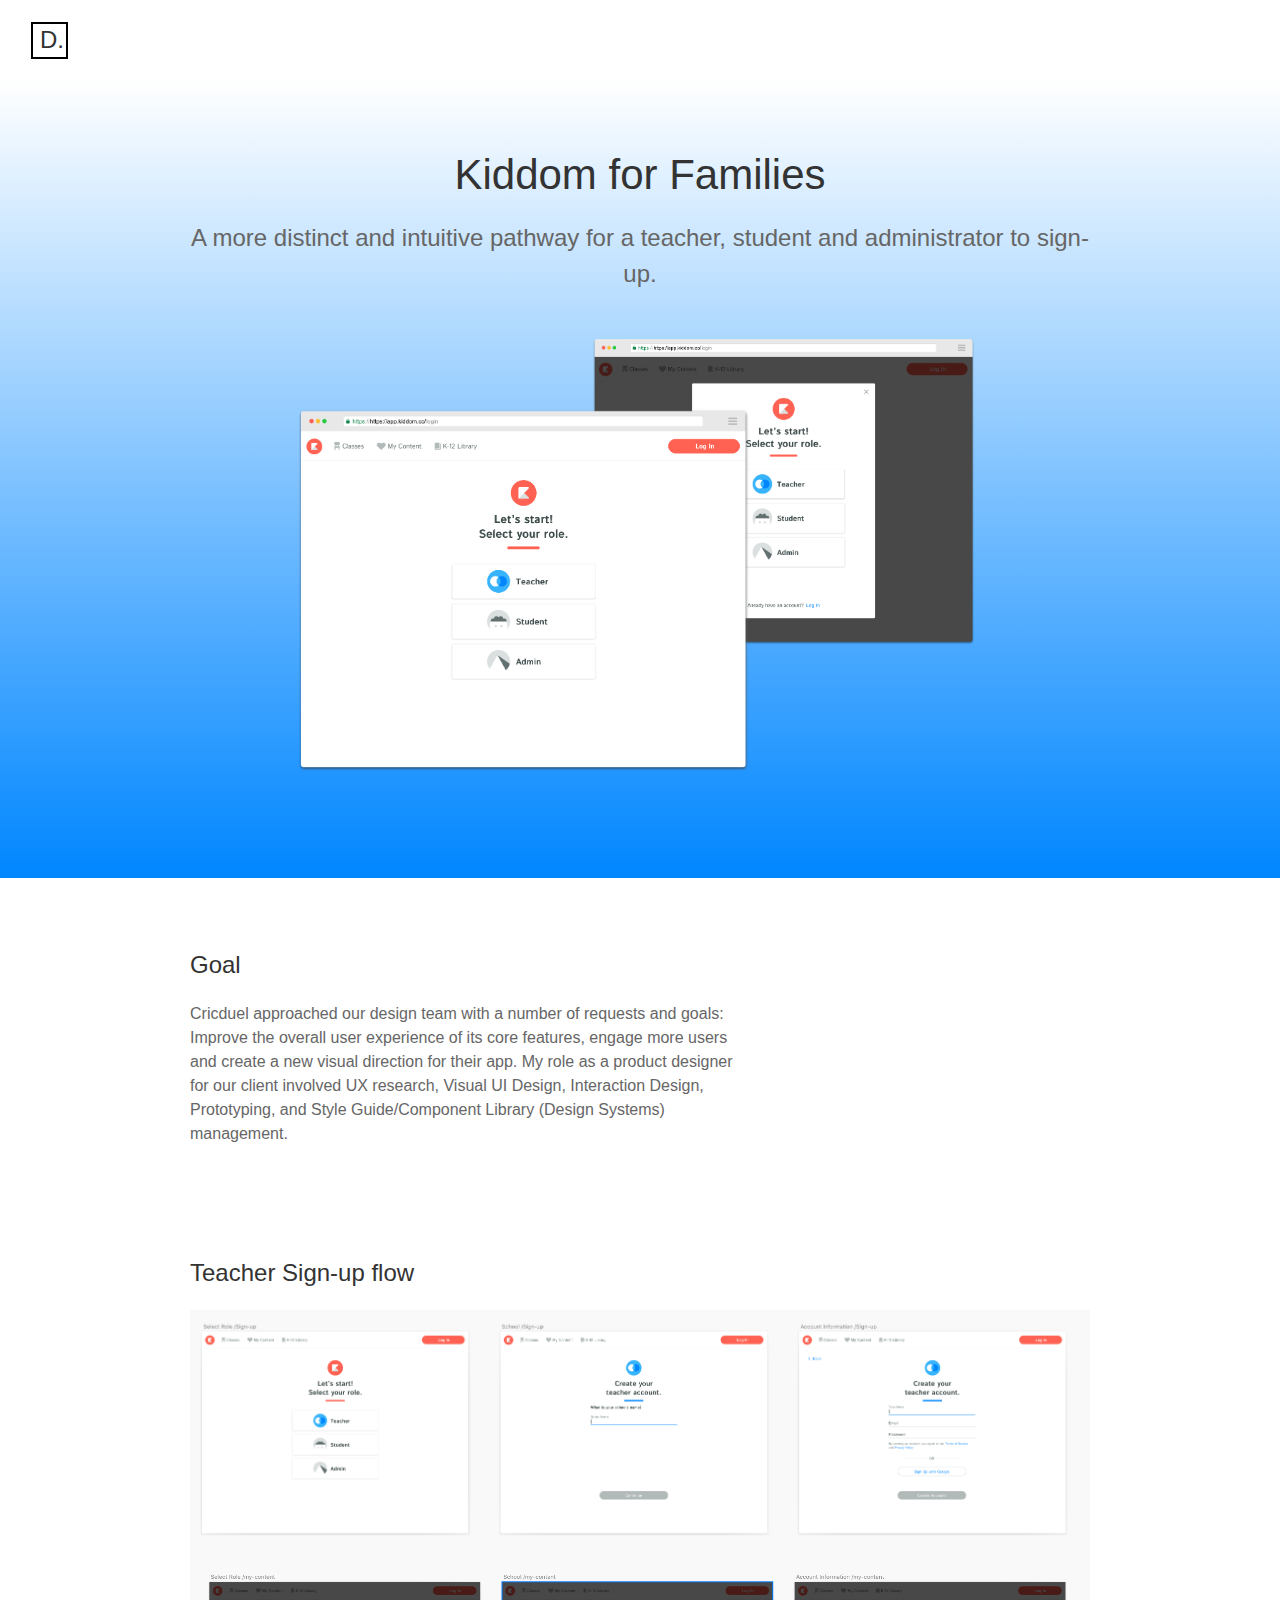
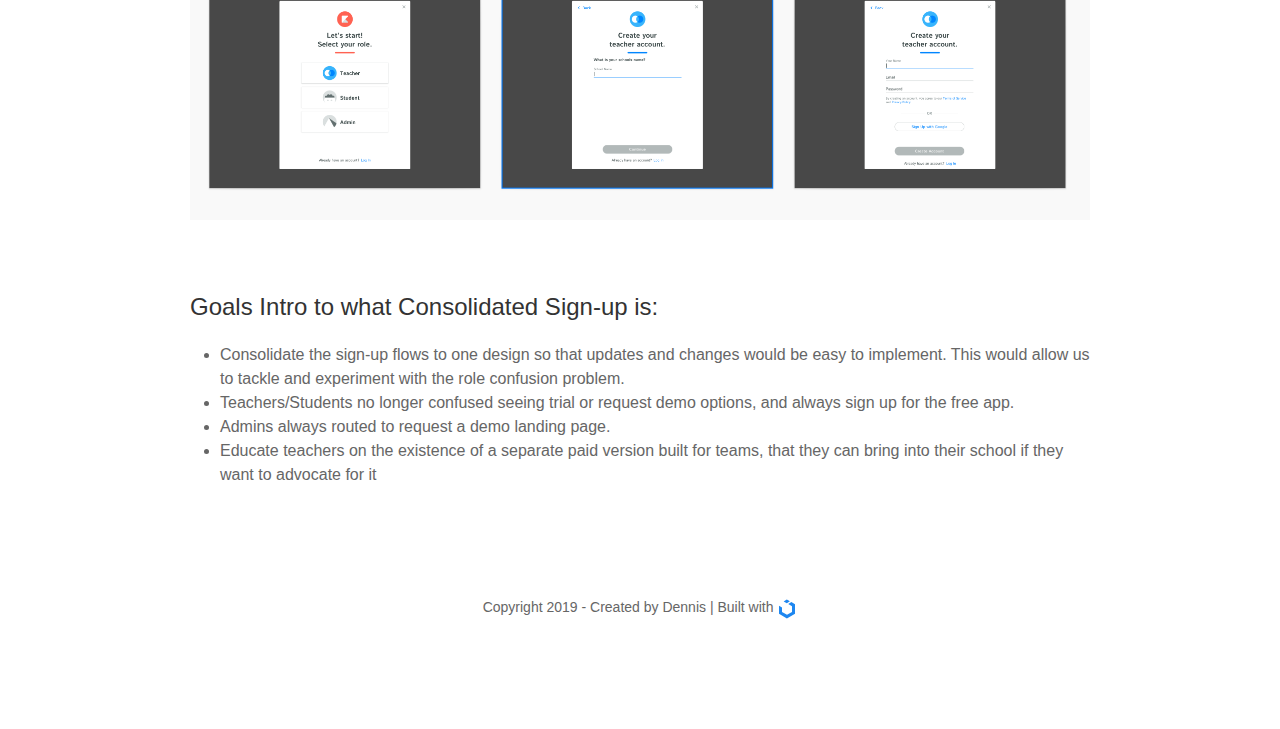
==== cricduel.html @ cb0c8d25 "add sign-up page and css fixes" ====
<!DOCTYPE html>
<html>
<head>
<meta name="viewport" content="width=device-width, initial-scale=1.0">

<!--js-->
<script src="js/main.js"></script>
<!--css-->
<link rel="stylesheet" type="text/css" href="css/main.css">
<link rel="stylesheet" type="text/css" href="css/custom.css">
<style>
  .section-1{
    height: 450px;
  }
  #dc-color{
    /* background-color: #FFE88B; */
    background-image: linear-gradient(white, #0086FF);
  }
  .problem-sec{
    background-color: #064781;
    color: white;
  }
  .problem-sec li{
    font-size: 1.5rem;
    line-height: 1.95;
  }
  .annotate-box{
    width: 40px;
    height: 40px;
    border-radius: 4px;
    font-size: 22px;
    color: white;
  }
  ol.annotate-me {
  	list-style: none;
    counter-reset: my-awesome-counter;
  }
  ol.annotate-me li {
    counter-increment: my-awesome-counter;
    margin: 0 0 2rem 0;
    position: relative;
    padding-left: 1em;
  }
  ol.annotate-me li::before {
    content: counter(my-awesome-counter) " ";
    font-size: 1.5rem;
    position: absolute;
    color: white;
    --size: 32px;
    left: calc(-1 * var(--size) - 10px);
    line-height: var(--size);
    width: var(--size);
    height: var(--size);
    top: 0;
    font-weight: 300;
    border-radius: 4px;
    text-align: center;
    padding: 2px 1px 2px 2px;
  }
  ol.annotate-me li:nth-child(1)::before{
    background-color: rgb(135, 115, 255);
  }
  ol.annotate-me li:nth-child(2)::before{
    background-color: rgb(56, 180, 252);
  }
  ol.annotate-me li:nth-child(3)::before{
    background-color: rgb(207, 15, 104);
  }
  .annotate-me li:nth-child(4)::before{
    background-color: rgb(47, 198, 2);
  }

  #my-logo h3{
    pointer-events: none;
    margin-top: 0px;
  }

</style>
</head>
<body>
  <div class="uk-preserve-color">
      <div uk-sticky="animation: uk-animation-slide-top; sel-target: .uk-navbar-container; cls-active: uk-navbar-sticky; cls-inactive: uk-navbar-transparent uk-dark; top: 200">
          <nav class="uk-navbar-container">
              <div class="uk-container uk-container-medium">
                  <div uk-navbar>
                    <div class="uk-navbar-left">
                      <ul class="uk-navbar-nav">
                        <li id="my-logo">
                          <a href="./index.html">
                            <svg uk-parallax="stroke: 100%; viewport: .05;" width="60" height="60" style="position: absolute; stroke-dasharray: 0; stroke-dashoffset: 0;">
                            <rect width="35" height="35" x="10" y="13" style="fill:rgb(0,0,0,0);stroke-width:2;stroke:rgb(0,0,0); z-index: -1; pointer-events: none;"></rect>
                            </svg>
                            <h3 class="uk-margin-remove-bottom">D.</h3>
                          </a>
                        </li>
                      </ul>
                    </div>
                  </div>
              </div>
          </nav>
      </div>
  </div>

  <!--header-->
  <a uk-totop uk-scroll uk-parallax="opacity: 0,1; viewport: .05; media: @s;" class="uk-position-fixed uk-position-bottom-right uk-margin-bottom uk-margin-right uk-slidenav-large"></a>

  <div class="uk-section" id="dc-color">
    <div class="uk-container uk-text-center uk-container-small">
        <h1>Kiddom for Families</h1>
        <div class="uk-container">
          <p class="uk-text-large uk-text-light">A more distinct and intuitive pathway for a teacher, student and administrator to sign-up.</p>
        </div>
    </div>
    <div class="uk-container uk-flex">
      <div class="uk-container">
        <img data-src="assets/images/sign-up/sign-up-header.png" width="800" uk-img>
      </div>
    </div>
  </div>
  <div class="uk-section">
      <div class="uk-container uk-container-small">
        <div class="uk-grid uk-grid-stack" uk-grid="">
            <div class="uk-width-2-3@m uk-padding uk-padding-remove-top">
              <h3>Goal</h3>
              <p>Cricduel approached our design team with a number of requests and goals: Improve the overall user experience of its core features, engage more users and create a new visual direction for their app. My role as a product designer for our client involved UX research, Visual UI Design, Interaction Design, Prototyping, and Style Guide/Component Library (Design Systems) management.</p>
            </div>
        </div>
        <div class="uk-container uk-container-small uk-margin-large">
          <h3>Teacher Sign-up flow</h3>
          <div uk-lightbox>
            <a href="assets/images/sign-up/create-account-teacher.png"><img src="assets/images/sign-up/create-account-teacher.png"></a>
          </div>
          <div uk-lightbox>
            <a href="assets/images/sign-up/create-account-teacher-modal.png"><img src="assets/images/sign-up/create-account-teacher-modal.png"></a>
          </div>
        </div>
    </div>
    <div class="uk-section">
      <div class="uk-container uk-container-small">
        <h3>Goals Intro to what Consolidated Sign-up is:</h3>
        <ul>
          <li>Consolidate the sign-up flows to one design so that updates and changes would be easy to implement. This would allow us to tackle and experiment with the role confusion problem. </li>
          <li>Teachers/Students no longer confused seeing trial or request demo options, and always sign up for the free app.</li>
          <li>Admins always routed to request a demo landing page.</li>
          <li>Educate teachers on the existence of a separate paid version built for teams, that they can bring into their school if they want to advocate for it</li>
        </ul>
      </div>
    </div>
  <!--footer-->
  <footer class="uk-section uk-section-small">
  			<div class="uk-container">
  				<p class="uk-text-small uk-text-center">Copyright 2019 - Created by Dennis | Built with <a href="http://getuikit.com" title="" target="_blank" data-uk-tooltip="" aria-expanded="false"><span data-uk-icon="uikit" class="uk-icon"><svg width="20" height="20" viewBox="0 0 20 20" xmlns="http://www.w3.org/2000/svg" data-svg="uikit"><polygon points="14.4,3.1 11.3,5.1 15,7.3 15,12.9 10,15.7 5,12.9 5,8.5 2,6.8 2,14.8 9.9,19.5 18,14.8 18,5.3"></polygon><polygon points="9.8,4.2 6.7,2.4 9.8,0.4 12.9,2.3"></polygon></svg></span></a> </p>
  			</div>
	</footer>
</body>
</html>
---- css/custom.css ----
.box-section{
  min-height: 650px;
  /* background-color: #E0E0E0; */
}

a.scroll {
  position: absolute;
  margin-left: auto;
  margin-right: auto;
  left: 0;
  right: 0;
  height: 50px;
  width: 30px;
  bottom: 12%;
  background-color: transparent;
  border: 2px solid #000;
  border-radius: 20px;
  cursor: pointer;
  outline: none;
}
a.scroll:before {
  position: absolute;
  top: 10px;
  left: 50%;
  content: '';
  width: 6px;
  height: 6px;
  margin-left: -3px;
  background-color: #000;
  border-radius: 100%;
  -webkit-animation: scroll_down_btn-animation 2s infinite;
  animation: scroll_down_btn-animation 2s infinite;
  box-sizing: border-box;
}

@keyframes scroll_down_btn-animation {
  0% {
    transform: translate(0, 0);
    opacity: 0;
  }
  40% {
    opacity: 1;
  }
  80% {
    transform: translate(0, 20px);
    opacity: 0;
  }
  100% {
    opacity: 0;
  }
}

@-webkit-keyframes scroll_down_btn-animation {
  0% {
    -webkit-transform: translate(0, 0);
    transform: translate(0, 0);
    opacity: 0;
  }
  40% {
    opacity: 1;
  }
  80% {
    -webkit-transform: translate(0, 20px);
    transform: translate(0, 20px);
    opacity: 0;
  }
  100% {
    opacity: 0;
  }
}
.profile{
  border-radius: 100px;
  width: 100px;
}
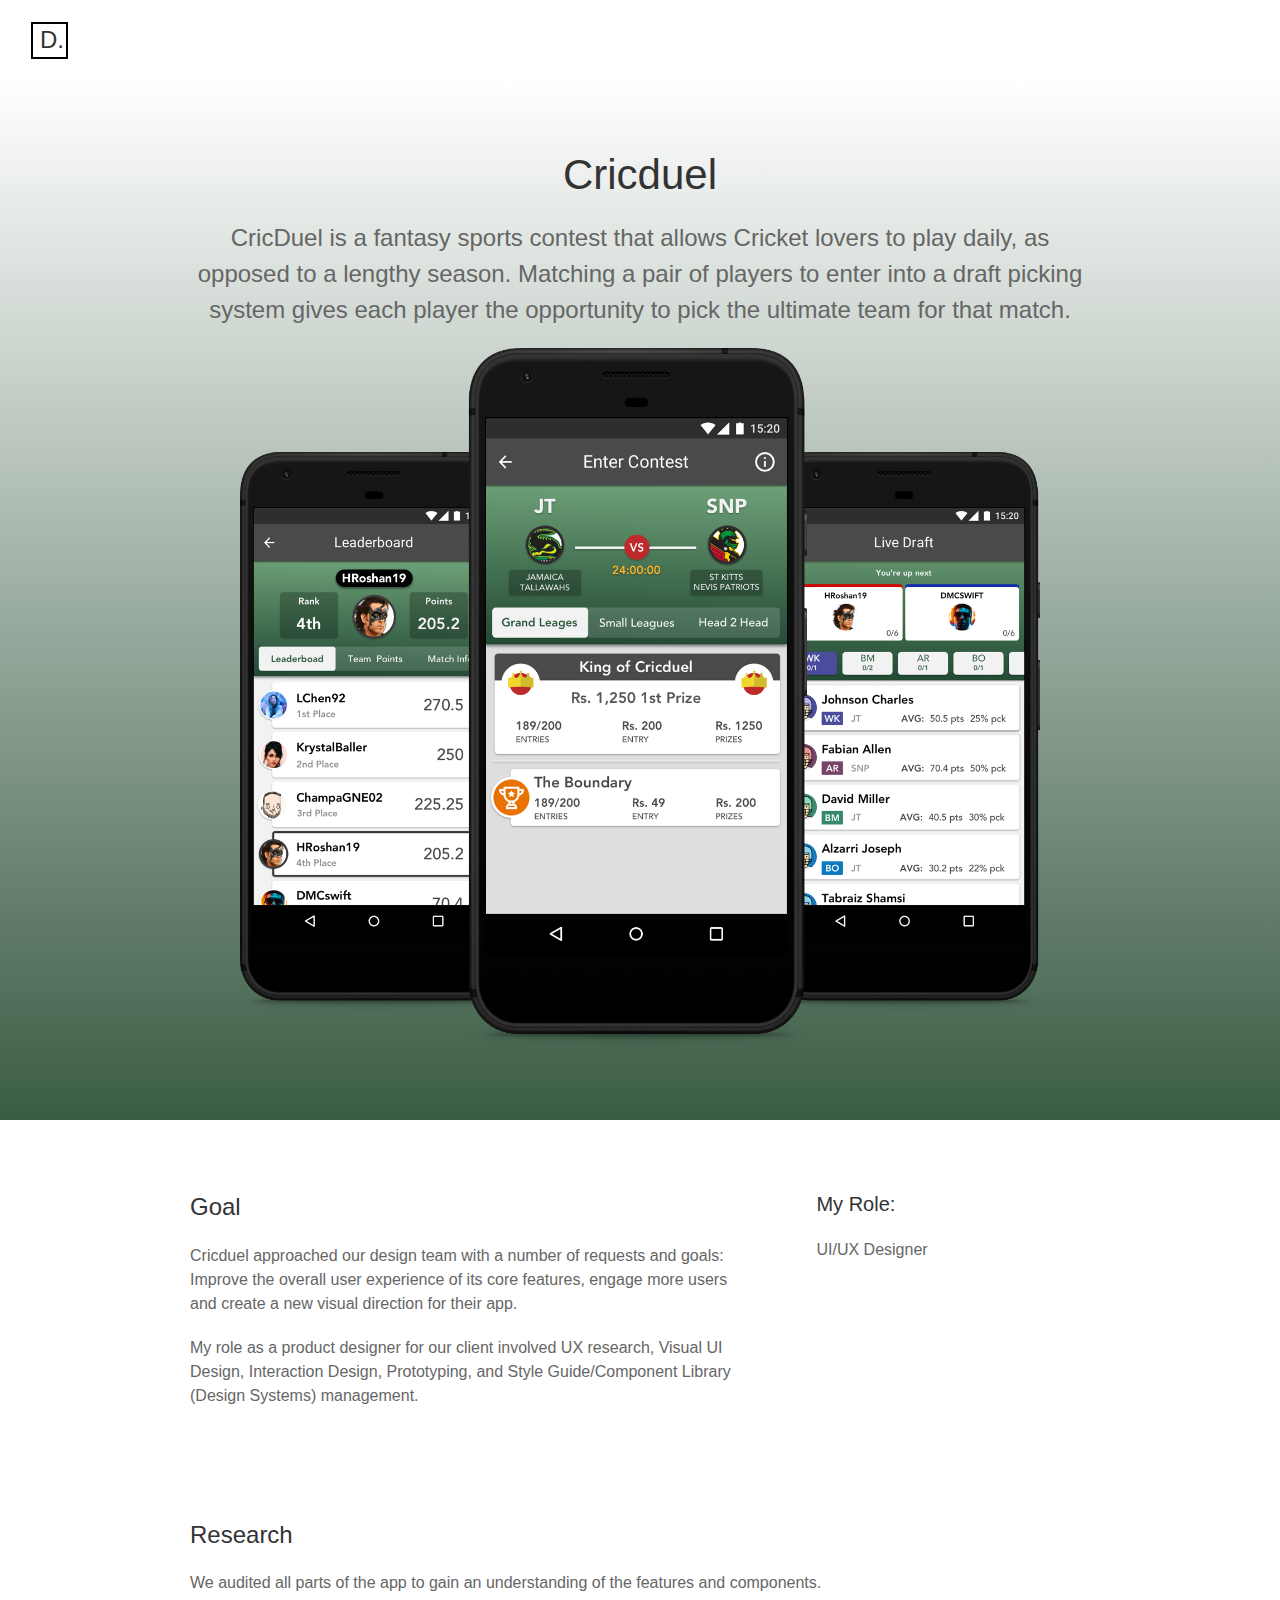
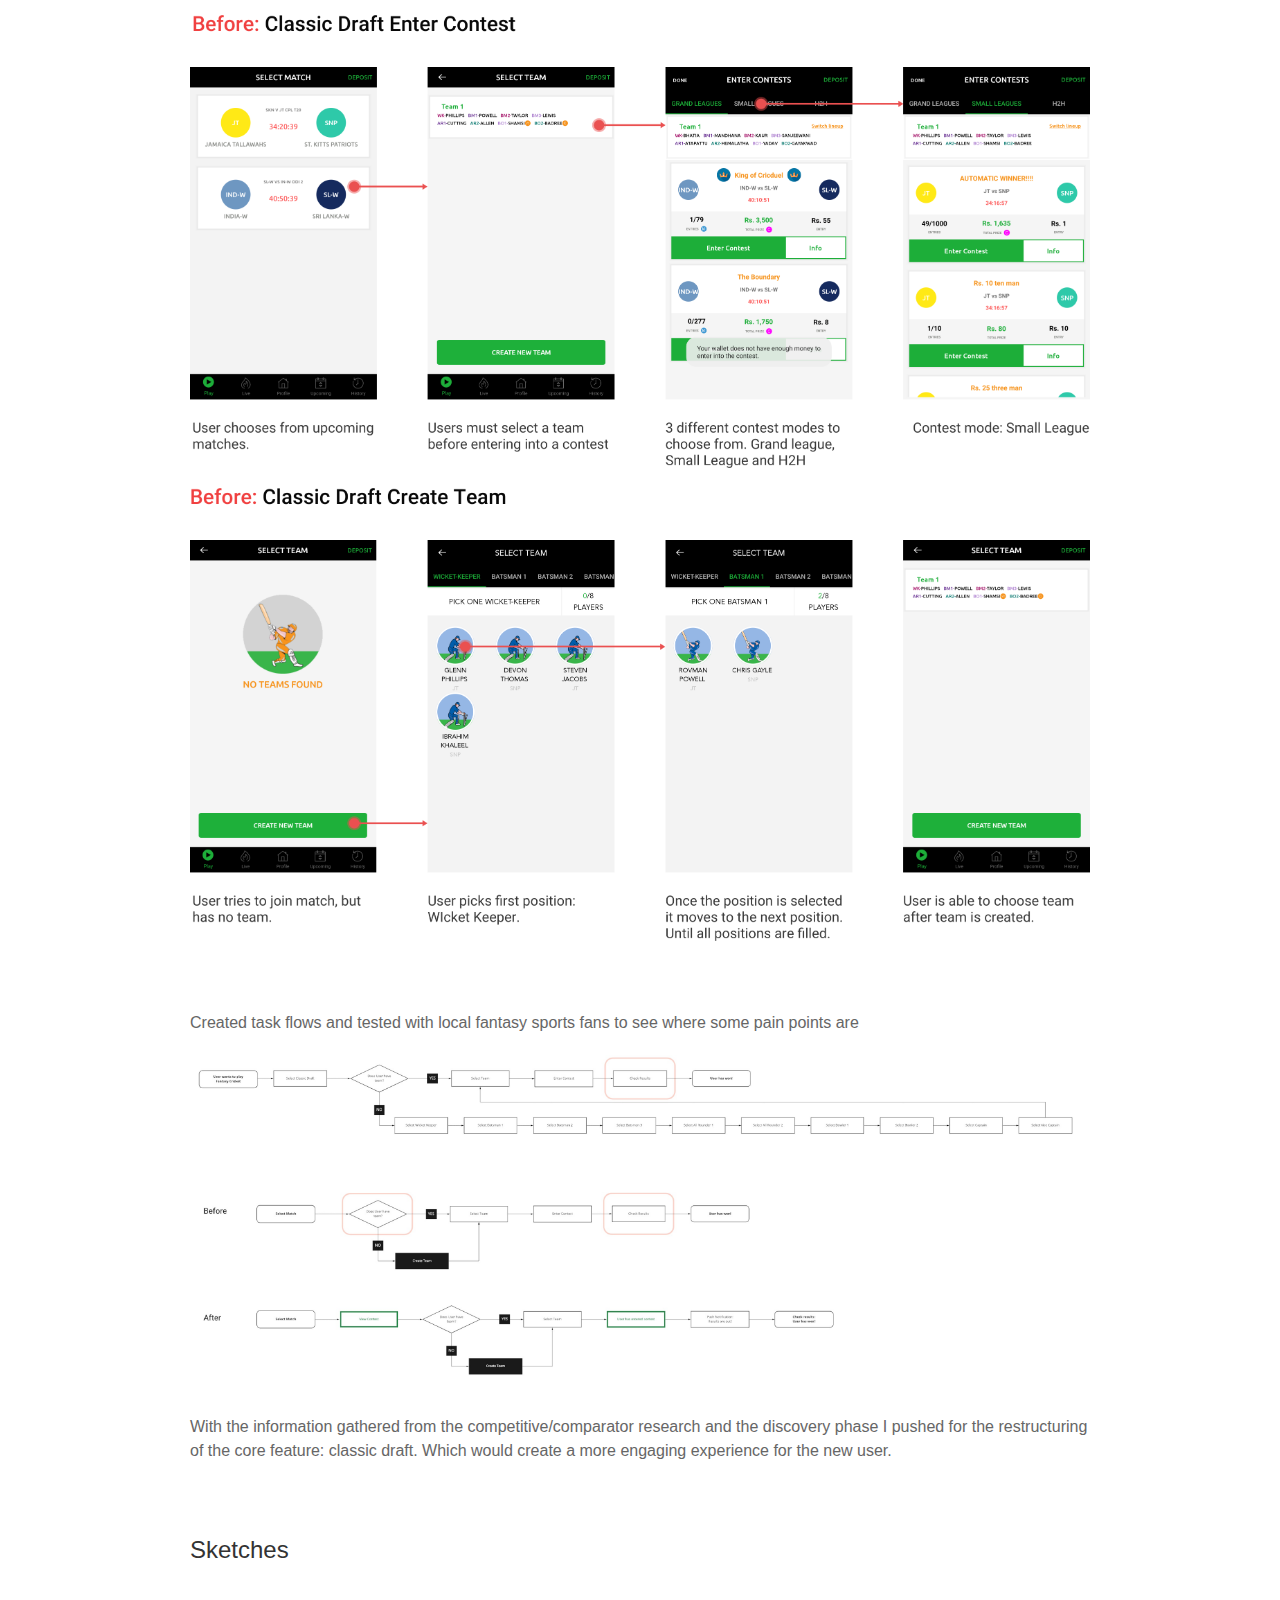
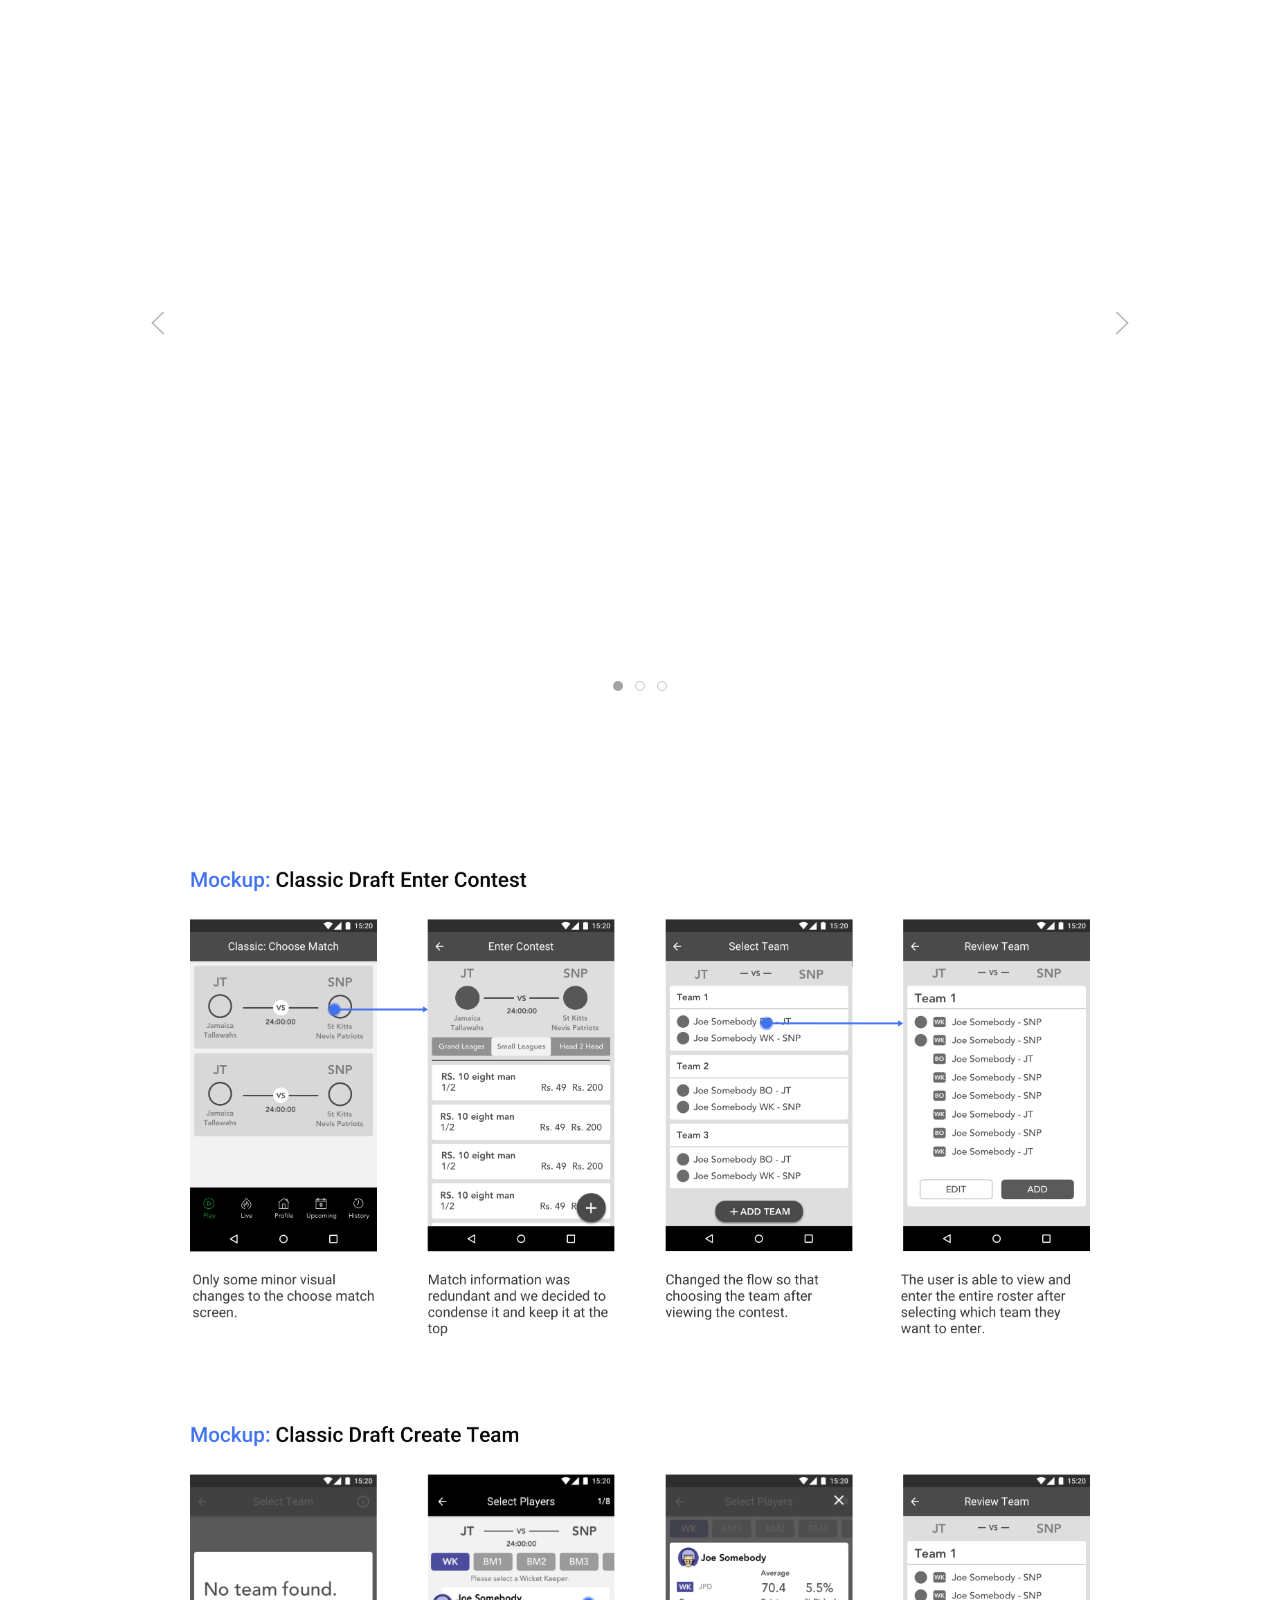
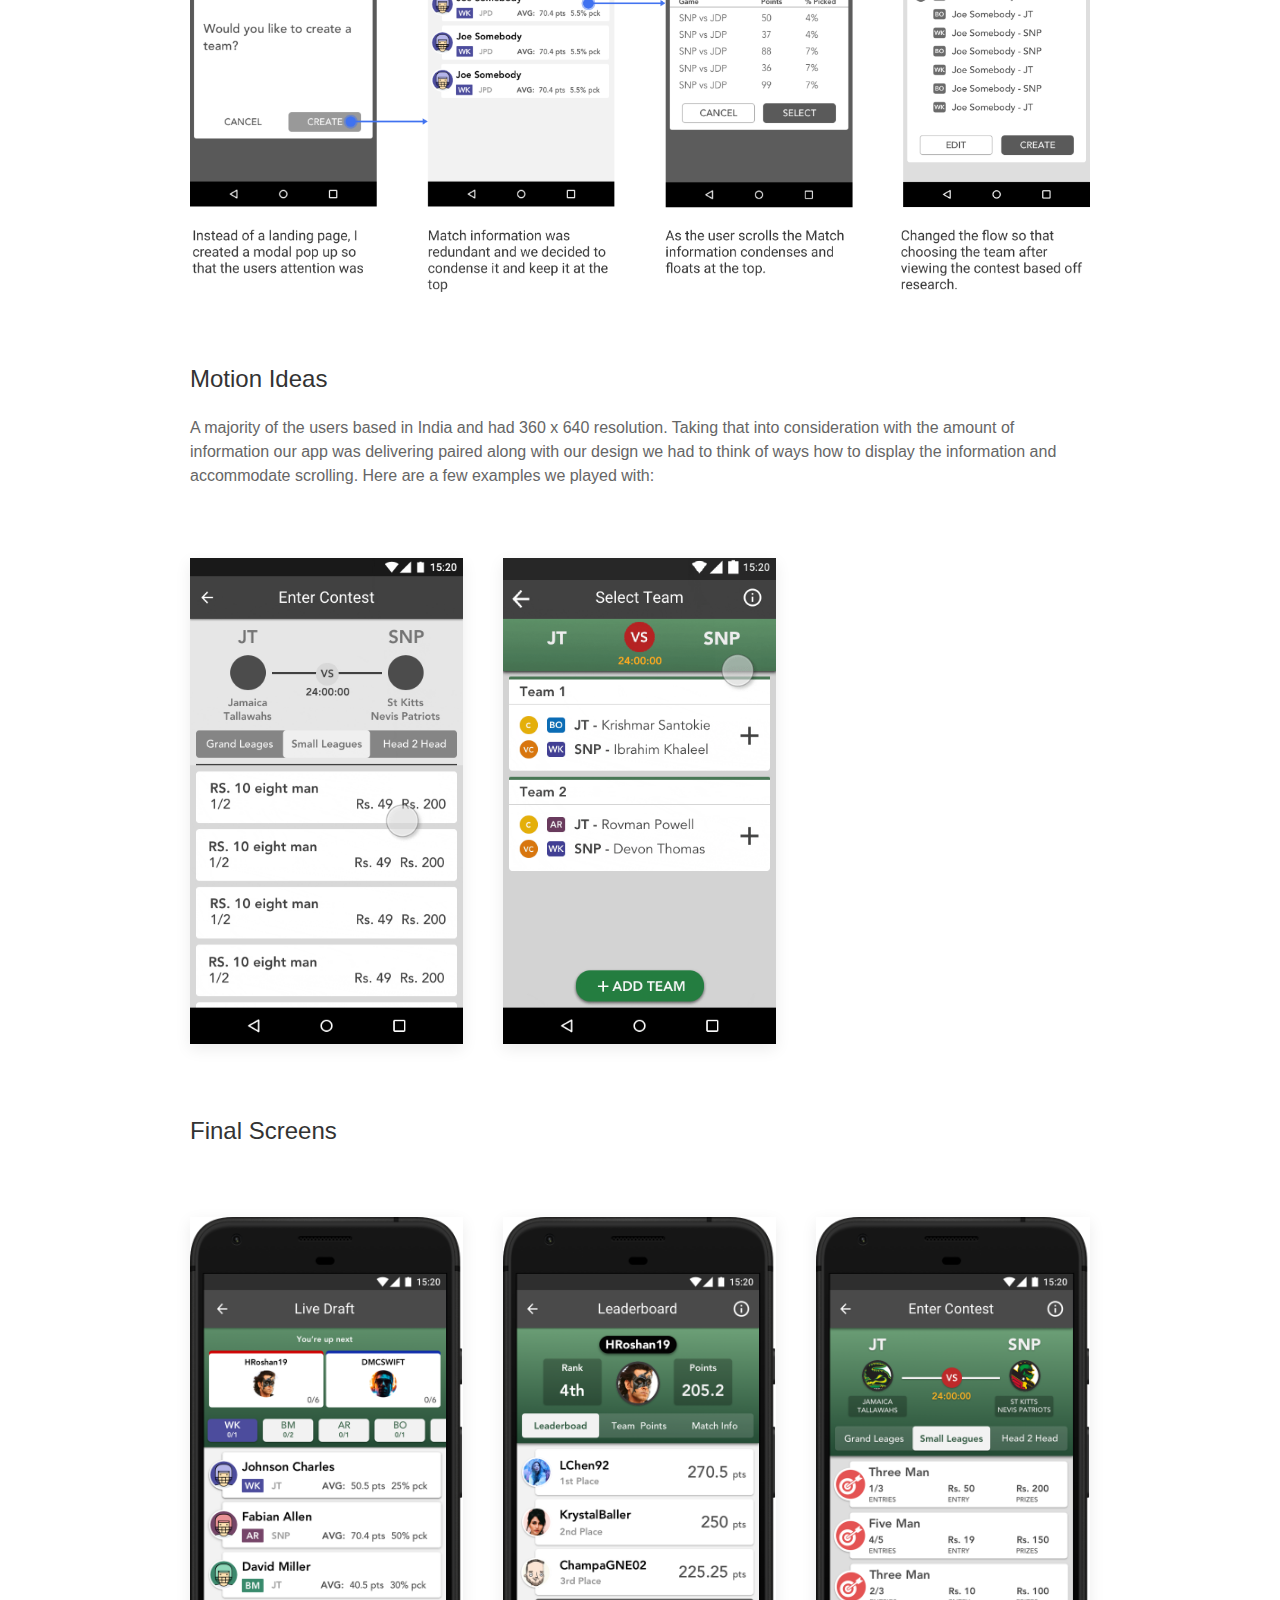
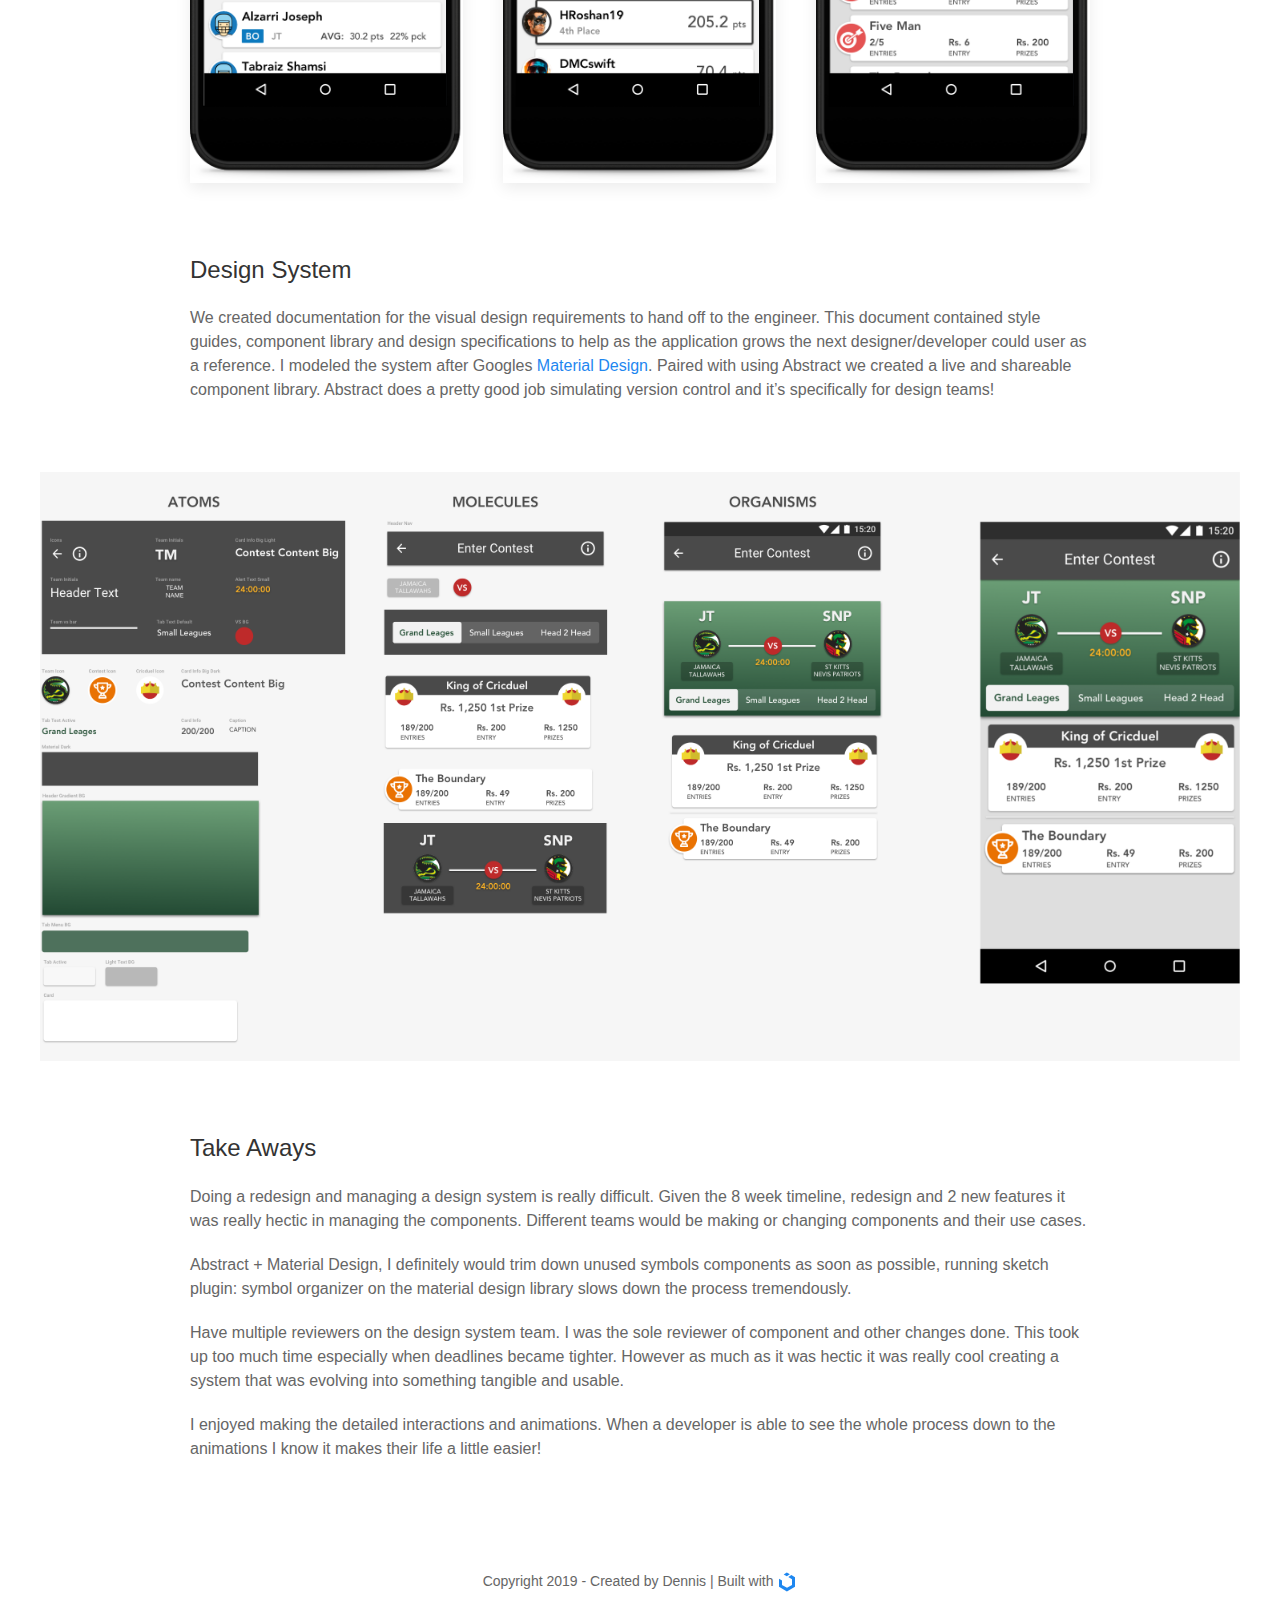
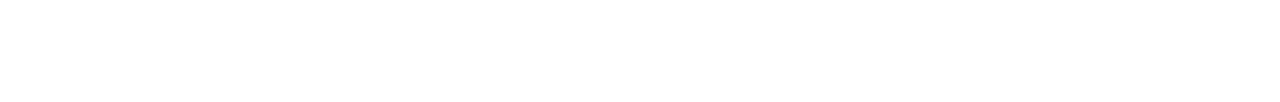
==== commit 8e9fd2b2: "I should commit more.." ====
--- a/cricduel.html
+++ b/cricduel.html
@@ -14,7 +14,7 @@
   }
   #dc-color{
     /* background-color: #FFE88B; */
-    background-image: linear-gradient(white, #0086FF);
+    background-image: linear-gradient(white, #3A5C44);
   }
   .problem-sec{
     background-color: #064781;
@@ -106,14 +106,14 @@
 
   <div class="uk-section" id="dc-color">
     <div class="uk-container uk-text-center uk-container-small">
-        <h1>Kiddom for Families</h1>
+        <h1>Cricduel</h1>
         <div class="uk-container">
-          <p class="uk-text-large uk-text-light">A more distinct and intuitive pathway for a teacher, student and administrator to sign-up.</p>
-        </div>
-    </div>
-    <div class="uk-container uk-flex">
+          <p class="uk-text-large uk-text-light">CricDuel is a fantasy sports contest that allows Cricket lovers to play daily, as opposed to a lengthy season. Matching a pair of players to enter into a draft picking system gives each player the opportunity to pick the ultimate team for that match.</p>
+        </div>
+    </div>
+    <div class="uk-container uk-flex uk-margin-top">
       <div class="uk-container">
-        <img data-src="assets/images/sign-up/sign-up-header.png" width="800" uk-img>
+        <img data-src="assets/images/cricduel/sample-cricduel-1.png" width="800" uk-img>
       </div>
     </div>
   </div>
@@ -122,30 +122,136 @@
         <div class="uk-grid uk-grid-stack" uk-grid="">
             <div class="uk-width-2-3@m uk-padding uk-padding-remove-top">
               <h3>Goal</h3>
-              <p>Cricduel approached our design team with a number of requests and goals: Improve the overall user experience of its core features, engage more users and create a new visual direction for their app. My role as a product designer for our client involved UX research, Visual UI Design, Interaction Design, Prototyping, and Style Guide/Component Library (Design Systems) management.</p>
+              <p>Cricduel approached our design team with a number of requests and goals: Improve the overall user experience of its core features, engage more users and create a new visual direction for their app.</p>
+              <p>My role as a product designer for our client involved UX research, Visual UI Design, Interaction Design, Prototyping, and Style Guide/Component Library (Design Systems) management.</p>
             </div>
+            <div class="uk-width-1-3@m uk-first-column">
+              <h4>My Role:</h4>
+              <p>UI/UX Designer</p>
+            </div>
         </div>
         <div class="uk-container uk-container-small uk-margin-large">
-          <h3>Teacher Sign-up flow</h3>
+          <h3>Research</h3>
+          <p>We audited all parts of the app to gain an understanding of the features and components.</p>
+          <div uk-lightbox class="uk-margin-top">
+            <a href="assets/images/cricduel/before-classic-enter.png"><img src="assets/images/cricduel/before-classic-enter.png"></a>
+          </div>
+          <div uk-lightbox class="uk-margin-top">
+            <a href="assets/images/cricduel/before-classic-create.png"><img src="assets/images/cricduel/before-classic-create.png"></a>
+          </div>
+        </div>
+        <div class="uk-container uk-container-small uk-margin-large">
+          <p>Created task flows and tested with local fantasy sports fans to see where some pain points are</p>
           <div uk-lightbox>
-            <a href="assets/images/sign-up/create-account-teacher.png"><img src="assets/images/sign-up/create-account-teacher.png"></a>
-          </div>
-          <div uk-lightbox>
-            <a href="assets/images/sign-up/create-account-teacher-modal.png"><img src="assets/images/sign-up/create-account-teacher-modal.png"></a>
-          </div>
+            <a href="assets/images/cricduel/cricduel-flowchart.png"><img src="assets/images/cricduel/cricduel-flowchart.png"></a>
+          </div>
+          <p>With the information gathered from the competitive/comparator research and the discovery phase I pushed for the restructuring of the core feature: classic draft. Which would create a more engaging experience for the new user.</p>
         </div>
     </div>
     <div class="uk-section">
       <div class="uk-container uk-container-small">
-        <h3>Goals Intro to what Consolidated Sign-up is:</h3>
-        <ul>
-          <li>Consolidate the sign-up flows to one design so that updates and changes would be easy to implement. This would allow us to tackle and experiment with the role confusion problem. </li>
-          <li>Teachers/Students no longer confused seeing trial or request demo options, and always sign up for the free app.</li>
-          <li>Admins always routed to request a demo landing page.</li>
-          <li>Educate teachers on the existence of a separate paid version built for teams, that they can bring into their school if they want to advocate for it</li>
-        </ul>
-      </div>
-    </div>
+        <h3>Sketches</h3>
+        <div uk-slider>
+          <div class="uk-position-relative">
+              <div class="uk-slider-container uk-light">
+                  <ul class="uk-slider-items uk-child-width-1-1 uk-child-width-1-1@s uk-child-width-1-1@m">
+                      <li>
+                          <img src="assets/images/cricduel/cricduel-sketch-3.png" alt="">
+                      </li>
+                      <li>
+                          <img src="assets/images/cricduel/cricduel-sketch-2.png" alt="">
+                      </li>
+                      <li>
+                          <img src="assets/images/cricduel/cricduel-sketch-1.png" alt="">
+                      </li>
+                  </ul>
+              </div>
+              <div class="uk-hidden@s uk-light">
+                  <a class="uk-position-center-left uk-position-small" href="#" uk-slidenav-previous uk-slider-item="previous"></a>
+                  <a class="uk-position-center-right uk-position-small" href="#" uk-slidenav-next uk-slider-item="next"></a>
+              </div>
+              <div class="uk-visible@s">
+                  <a class="uk-position-center-left-out uk-position-small" href="#" uk-slidenav-previous uk-slider-item="previous"></a>
+                  <a class="uk-position-center-right-out uk-position-small" href="#" uk-slidenav-next uk-slider-item="next"></a>
+              </div>
+          </div>
+          <ul class="uk-slider-nav uk-dotnav uk-flex-center uk-margin"></ul>
+      </div>
+    </div>
+  </div>
+  <div class="uk-container uk-container-small uk-margin-large">
+    <div uk-lightbox class="uk-margin-top">
+      <a href="assets/images/cricduel/mockup-classic-enter.png"><img src="assets/images/cricduel/mockup-classic-enter.png"></a>
+    </div>
+  </div>
+  <div class="uk-container uk-container-small uk-margin-large">
+    <div uk-lightbox class="uk-margin-top">
+      <a href="assets/images/cricduel/mockup-classic-create.png"><img src="assets/images/cricduel/mockup-classic-create.png"></a>
+    </div>
+  </div>
+  <div class="uk-container uk-container-small uk-margin-large">
+    <h3>Motion Ideas</h3>
+    <p>A majority of the users based in India and had 360 x 640 resolution. Taking that into consideration with the amount of information our app was delivering paired along with our design we had to think of ways how to display the information and accommodate scrolling. Here are a few examples we played with:</p>
+  </div>
+  <div class="uk-container uk-container-small uk-margin-large">
+    <div class="uk-child-width-1-3@m" uk-grid uk-lightbox="animation: slide">
+        <div>
+            <a class="uk-inline" href="assets/images/cricduel/interaction-1.gif" data-caption="Multiple Choice">
+                <img class="uk-box-shadow-medium" src="assets/images/cricduel/interaction-1.gif" alt="">
+            </a>
+        </div>
+        <div>
+            <a class="uk-inline" href="assets/images/cricduel/interaction-3.gif" data-caption="Multiple Choice Answered">
+                <img class="uk-box-shadow-medium" src="assets/images/cricduel/interaction-3.gif" alt="">
+            </a>
+        </div>
+        <div>
+            <a class="uk-inline" href="assets/images/cricduel/final-interaction-1.gif" data-caption="Multiple Choice Answered">
+                <img class="uk-box-shadow-medium" src="assets/images/cricduel/final-interaction-1.gif" alt="">
+            </a>
+        </div>
+    </div>
+  </div>
+  <div class="uk-container uk-container-small uk-margin-large">
+    <h3>Final Screens</h3>
+  </div>
+  <div class="uk-container uk-container-small uk-margin-large">
+    <div class="uk-child-width-1-3@m" uk-grid uk-lightbox="animation: slide">
+        <div>
+            <a class="uk-inline" href="assets/images/cricduel/livedraft.png" data-caption="Multiple Choice">
+                <img class="uk-box-shadow-medium" src="assets/images/cricduel/livedraft.png" alt="">
+            </a>
+        </div>
+        <div>
+            <a class="uk-inline" href="assets/images/cricduel/leaderboard.png" data-caption="Multiple Choice Answered">
+                <img class="uk-box-shadow-medium" src="assets/images/cricduel/leaderboard.png" alt="">
+            </a>
+        </div>
+        <div>
+            <a class="uk-inline" href="assets/images/cricduel/classdraft.png" data-caption="Multiple Choice Answered">
+                <img class="uk-box-shadow-medium" src="assets/images/cricduel/classdraft.png" alt="">
+            </a>
+        </div>
+    </div>
+  </div>
+  <div class="uk-container uk-container-small uk-margin-large">
+    <h3>Design System</h3>
+    <p>We created documentation for the visual design requirements to hand off to the engineer. This document contained style guides, component library and design specifications to help as the application grows the next designer/developer could user as a reference. I modeled the system after Googles <a href="https://material.io/design/">Material Design</a>. Paired with using Abstract we created a live and shareable component library. Abstract does a pretty good job simulating version control and it’s specifically for design teams!</p>
+  </div>
+  <div class="uk-container uk-container-expand">
+    <img src="assets/images/cricduel/design-system-sample.png">
+  </div>
+
+    <div class="uk-section">
+      <div class="uk-container uk-container-small">
+        <h3>Take Aways</h3>
+        <p>Doing a redesign and managing a design system is really difficult. Given the 8 week timeline, redesign and 2 new features it was really hectic in managing the components. Different teams would be making or changing components and their use cases.</p>
+        <p>Abstract + Material Design, I definitely would trim down unused symbols components as soon as possible, running sketch plugin: symbol organizer on the material design library slows down the process tremendously.</p>
+        <p>Have multiple reviewers on the design system team. I was the sole reviewer of component and other changes done. This took up too much time especially when deadlines became tighter. However as much as it was hectic it was really cool creating a system that was evolving into something tangible and usable.</p>
+        <p>I enjoyed making the detailed interactions and animations. When a developer is able to see the whole process down to the animations I know it makes their life a little easier!</p>
+      </div>
+    </div>
+
   <!--footer-->
   <footer class="uk-section uk-section-small">
   			<div class="uk-container">
